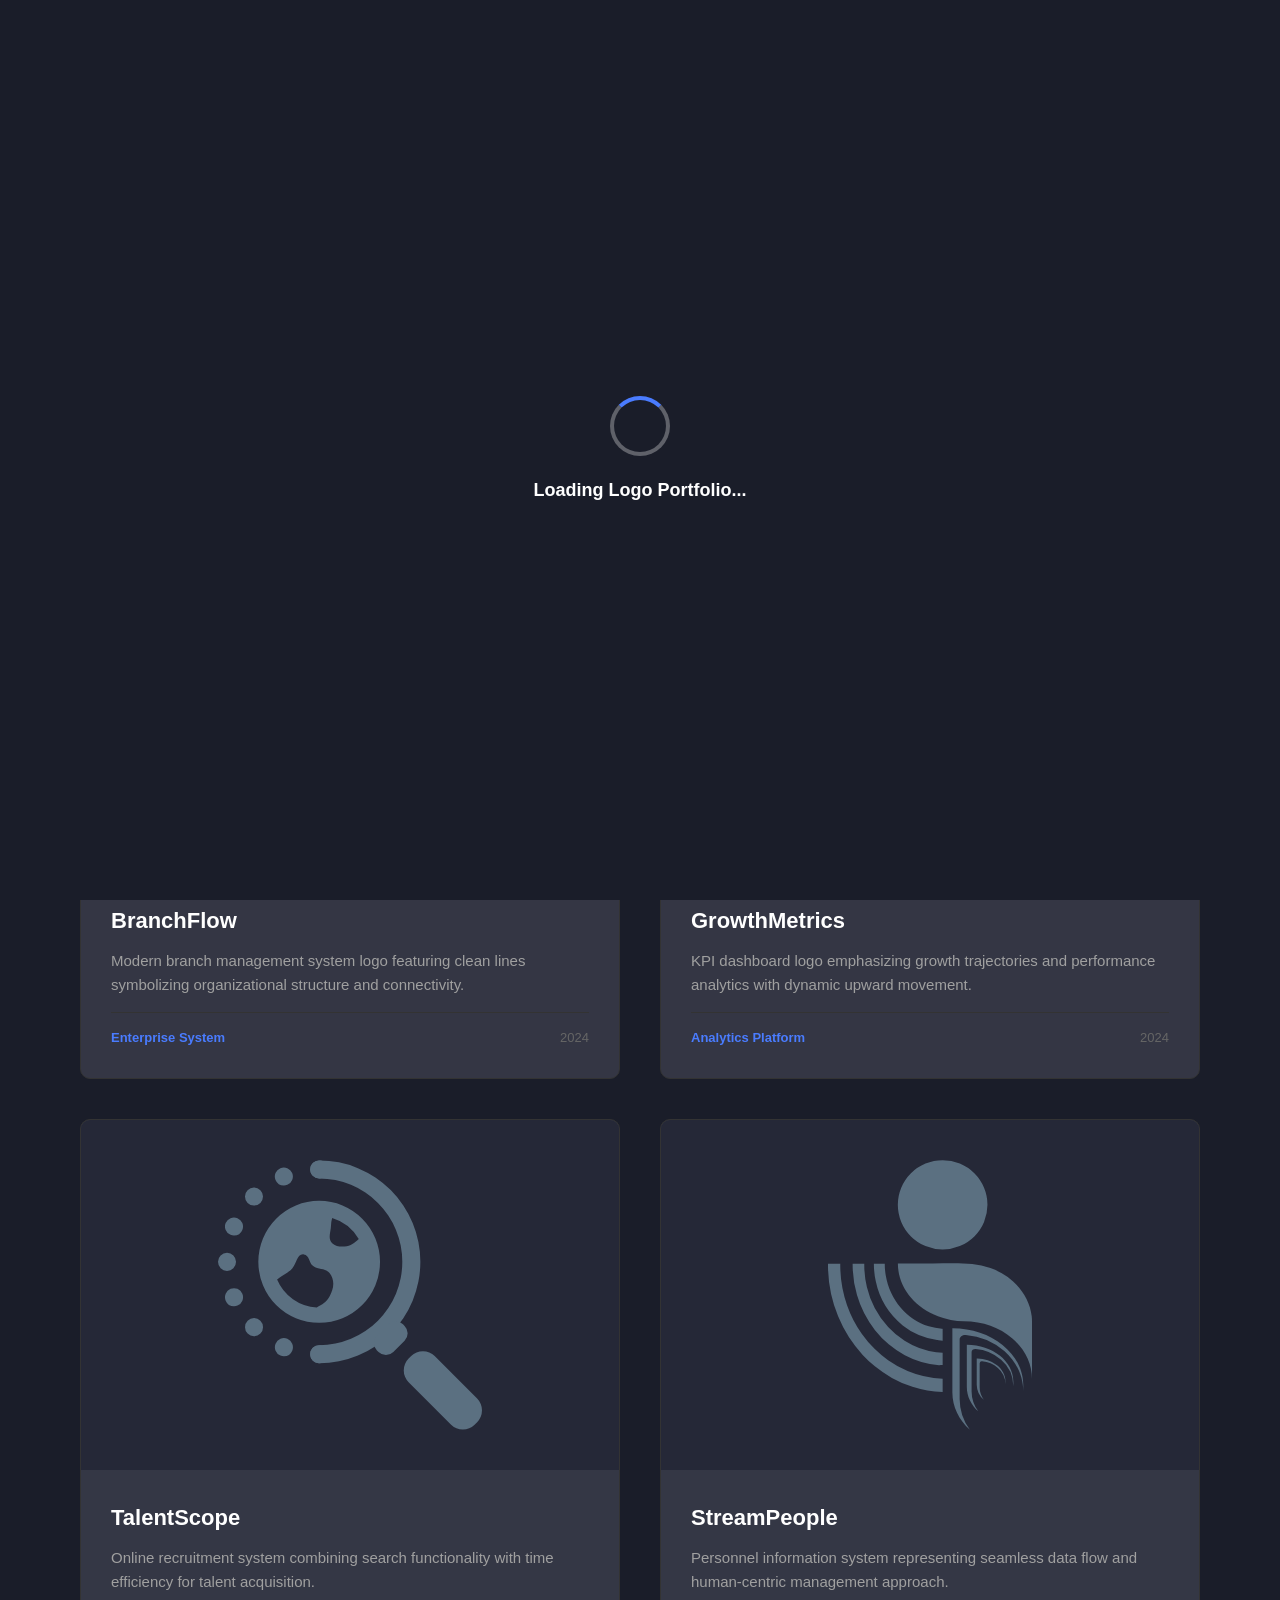
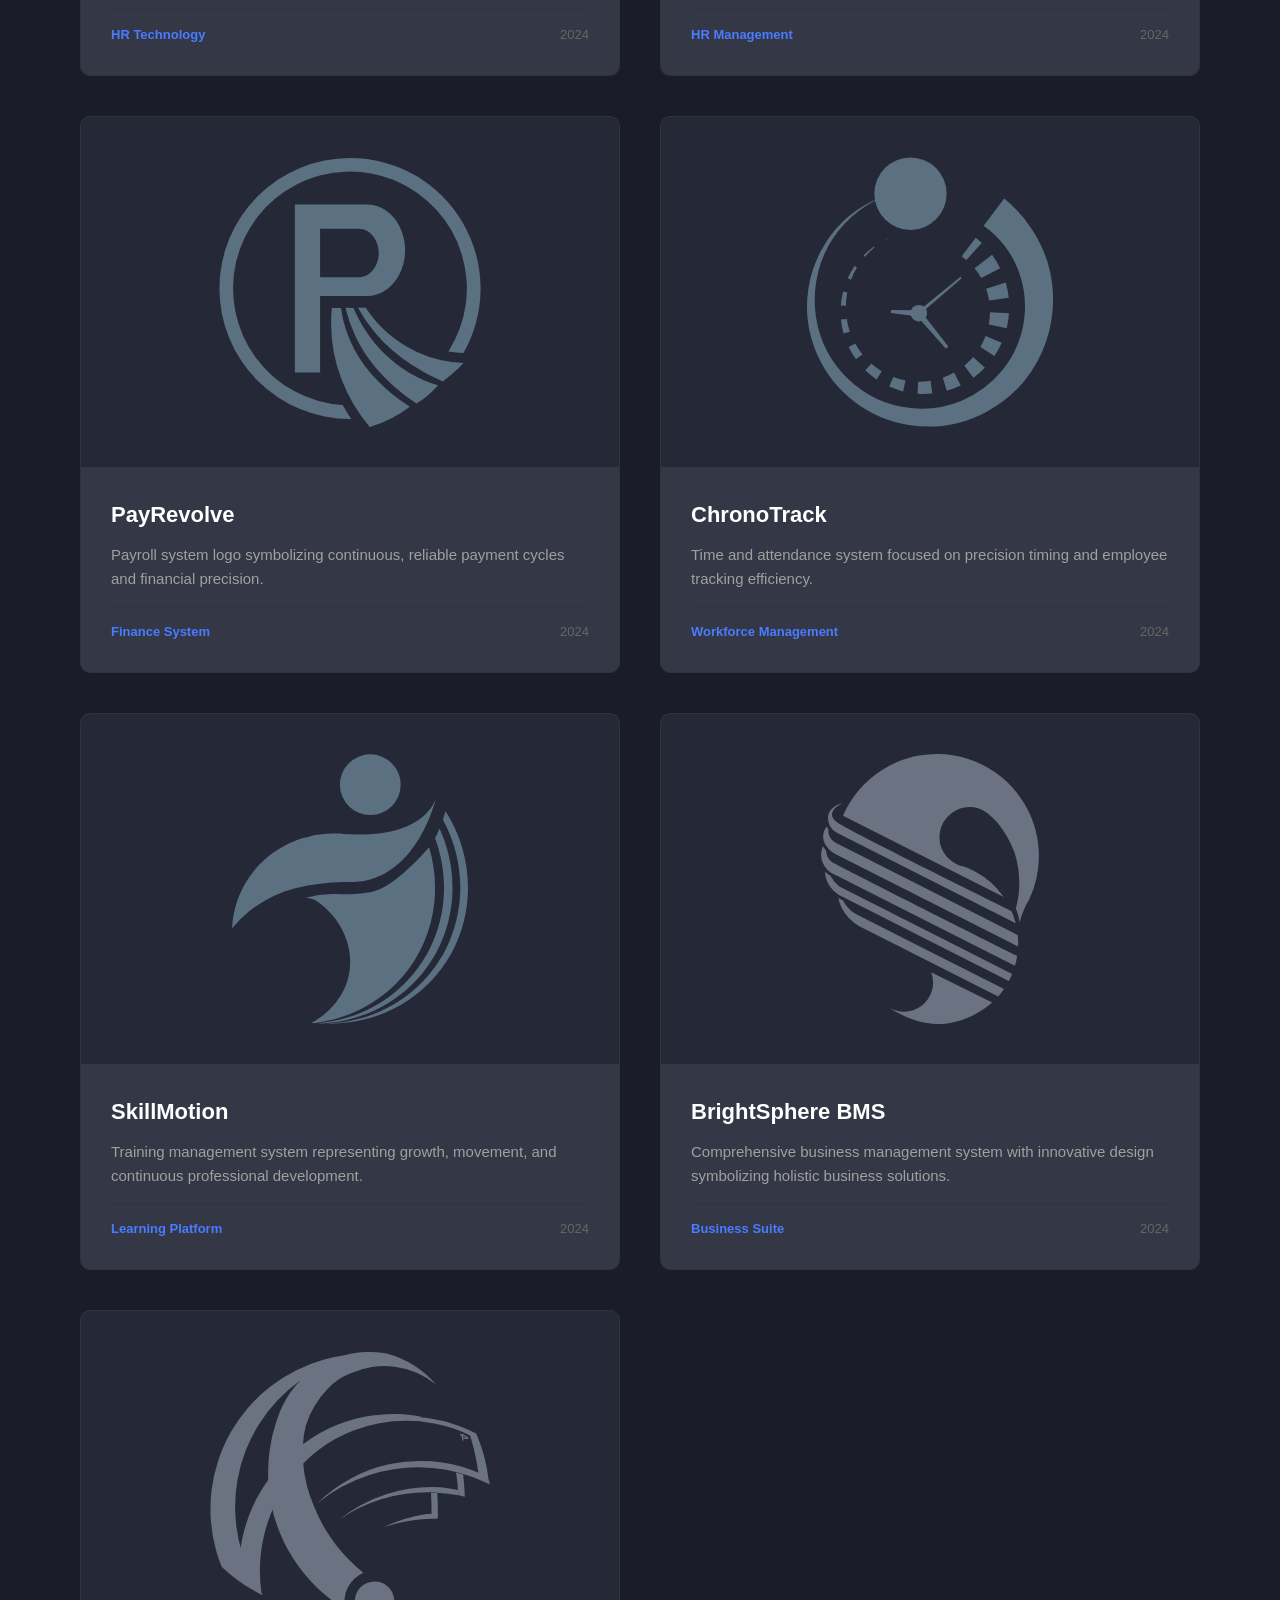
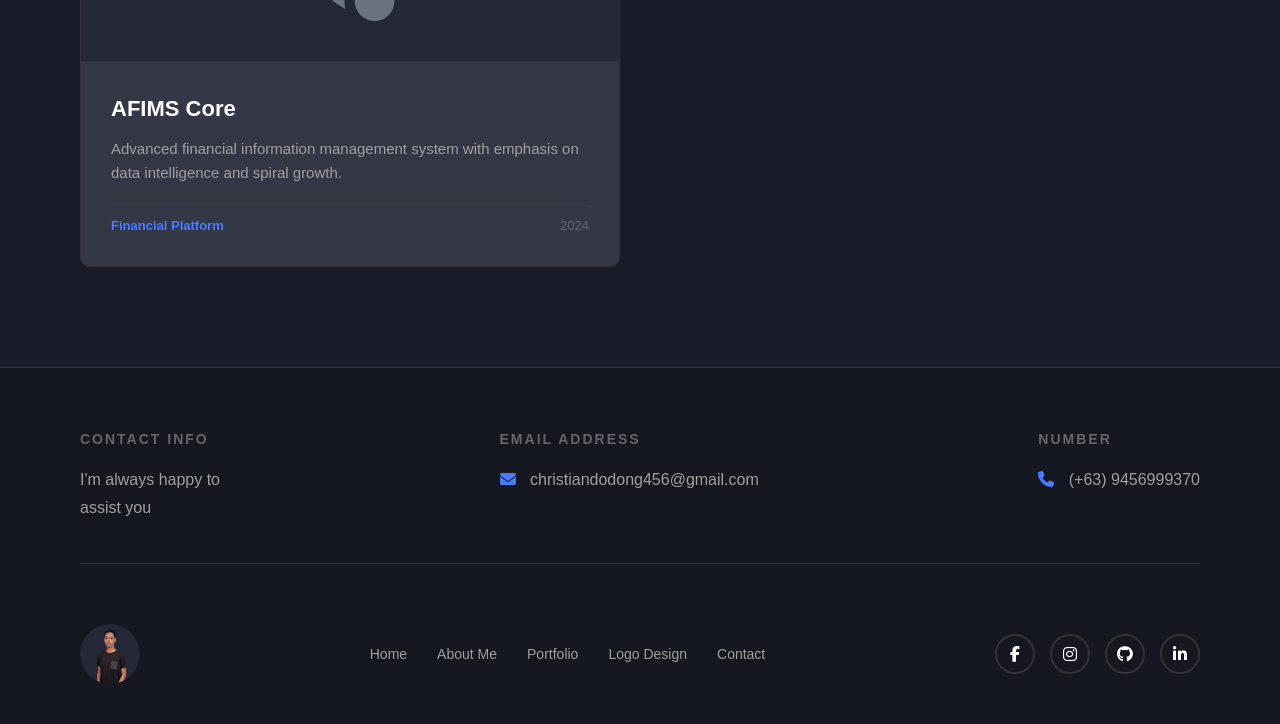
==== logos.html @ 0b2771f1 "update add logo portfolio" ====
<!DOCTYPE html>
<html lang="en">
<head>
    <meta charset="UTF-8">
    <meta name="viewport" content="width=device-width, initial-scale=1.0">
    <title>Logo Design Portfolio - Christian Mendoza</title>
    <link rel="stylesheet" href="https://cdnjs.cloudflare.com/ajax/libs/font-awesome/6.4.0/css/all.min.css">
    <link href="https://unpkg.com/aos@2.3.1/dist/aos.css" rel="stylesheet">
    <script src="https://unpkg.com/aos@2.3.1/dist/aos.js"></script>
    <link rel="stylesheet" href="css/style.css">
    <link rel="stylesheet" href="css/logos.css">
    <style>
      
    </style>
</head>
<body>
    <!-- Page Loader -->
    <div class="page-loader">
        <div class="loader-content">
            <div class="spinner"></div>
            <div class="loader-text">Loading Logo Portfolio...</div>
        </div>
    </div>

    <!-- Navigation -->
    <nav id="navbar">
        <div class="logo">MR. DONGPHETS</div>
        <ul class="nav-links">
            <li><a href="index.html#home">Home</a></li>
            <li><a href="index.html#about">About Me</a></li>
            <li><a href="projects.html">Portfolio</a></li>
            <li><a href="index.html#contact">Contact</a></li>
            <li><a href="files/mendoza_resume2.pdf" download class="resume-nav-link">
                <i class="fas fa-download"></i> Resume
            </a></li>
        </ul>
        <div class="nav-right">
            <div class="theme-toggle" id="themeToggle">
                <i class="fas fa-sun"></i>
            </div>
            <div class="hamburger">
                <span></span>
                <span></span>
                <span></span>
            </div>
        </div>
    </nav>

    <!-- Mobile Menu -->
    <div class="mobile-menu">
        <ul class="mobile-nav-links">
            <li><a href="index.html#home">Home</a></li>
            <li><a href="index.html#about">About Me</a></li>
            <li><a href="projects.html">Portfolio</a></li>

            <li><a href="index.html#contact">Contact</a></li>
            <li><a href="files/mendoza_resume2.pdf" download class="resume-nav-link">
                <i class="fas fa-download"></i> Resume
            </a></li>
        </ul>
        <div class="mobile-social">
            <a href="https://www.facebook.com/christiandodong.mendoza" target="_blank"><i class="fab fa-facebook-f"></i></a>
            <a href="https://www.linkedin.com/in/christian-mendoza-20bb97314/" target="_blank"><i class="fab fa-linkedin-in"></i></a>
            <a href="https://github.com/MrDongPhets" target="_blank"><i class="fab fa-github"></i></a>
            <a href="https://www.instagram.com/christdodong/" target="_blank"><i class="fab fa-instagram"></i></a>
        </div>
    </div>

    <!-- Hero Section -->
    <section class="logos-hero">
        <h2 data-aos="fade-up">BRAND IDENTITY</h2>
        <h1 data-aos="fade-up" data-aos-delay="200">Logo Design Portfolio</h1>
        <p data-aos="fade-up" data-aos-delay="400">Crafting memorable brand identities for enterprise systems. Each logo represents efficiency, innovation, and professional excellence in business management.</p>
    </section>

    <!-- Logos Grid -->
    <section class="logos-grid-section">
        <div class="logos-grid">
            <!-- Logo 1 -->
            <div class="logo-card" data-aos="fade-up" data-aos-delay="100">
                <div class="logo-image">
                    <img src="images/logos/BranchManagementSystem.svg" alt="Branch Management System">
                </div>
                <div class="logo-info">
                    <h3>BranchFlow</h3>
                    <p>Modern branch management system logo featuring clean lines symbolizing organizational structure and connectivity.</p>
                    <div class="logo-meta">
                        <span class="logo-category">Enterprise System</span>
                        <span class="logo-year">2024</span>
                    </div>
                </div>
            </div>

            <!-- Logo 2 -->
            <div class="logo-card" data-aos="fade-up" data-aos-delay="200">
                <div class="logo-image">
                    <img src="images/logos/KPI.svg" alt="KPI Dashboard">
                </div>
                <div class="logo-info">
                    <h3>GrowthMetrics</h3>
                    <p>KPI dashboard logo emphasizing growth trajectories and performance analytics with dynamic upward movement.</p>
                    <div class="logo-meta">
                        <span class="logo-category">Analytics Platform</span>
                        <span class="logo-year">2024</span>
                    </div>
                </div>
            </div>

            <!-- Logo 3 -->
            <div class="logo-card" data-aos="fade-up" data-aos-delay="300">
                <div class="logo-image">
                    <img src="images/logos/OnlineRecruitmentSystem.svg" alt="Recruitment System">
                </div>
                <div class="logo-info">
                    <h3>TalentScope</h3>
                    <p>Online recruitment system combining search functionality with time efficiency for talent acquisition.</p>
                    <div class="logo-meta">
                        <span class="logo-category">HR Technology</span>
                        <span class="logo-year">2024</span>
                    </div>
                </div>
            </div>

            <!-- Logo 4 -->
            <div class="logo-card" data-aos="fade-up" data-aos-delay="400">
                <div class="logo-image">
                    <img src="images/logos/PersonnelInformationSystem.svg" alt="Personnel System">
                </div>
                <div class="logo-info">
                    <h3>StreamPeople</h3>
                    <p>Personnel information system representing seamless data flow and human-centric management approach.</p>
                    <div class="logo-meta">
                        <span class="logo-category">HR Management</span>
                        <span class="logo-year">2024</span>
                    </div>
                </div>
            </div>

            <!-- Logo 5 -->
            <div class="logo-card" data-aos="fade-up" data-aos-delay="500">
                <div class="logo-image">
                    <img src="images/logos/RegularPayrollSystem.svg" alt="Payroll System">
                </div>
                <div class="logo-info">
                    <h3>PayRevolve</h3>
                    <p>Payroll system logo symbolizing continuous, reliable payment cycles and financial precision.</p>
                    <div class="logo-meta">
                        <span class="logo-category">Finance System</span>
                        <span class="logo-year">2024</span>
                    </div>
                </div>
            </div>

            <!-- Logo 6 -->
            <div class="logo-card" data-aos="fade-up" data-aos-delay="600">
                <div class="logo-image">
                    <img src="images/logos/TimeAndAttendanceSystem.svg" alt="Time Attendance">
                </div>
                <div class="logo-info">
                    <h3>ChronoTrack</h3>
                    <p>Time and attendance system focused on precision timing and employee tracking efficiency.</p>
                    <div class="logo-meta">
                        <span class="logo-category">Workforce Management</span>
                        <span class="logo-year">2024</span>
                    </div>
                </div>
            </div>

            <!-- Logo 7 -->
            <div class="logo-card" data-aos="fade-up" data-aos-delay="700">
                <div class="logo-image">
                    <img src="images/logos/TrainingManagementSystem.svg" alt="Training System">
                </div>
                <div class="logo-info">
                    <h3>SkillMotion</h3>
                    <p>Training management system representing growth, movement, and continuous professional development.</p>
                    <div class="logo-meta">
                        <span class="logo-category">Learning Platform</span>
                        <span class="logo-year">2024</span>
                    </div>
                </div>
            </div>

            <!-- Logo 8 -->
            <div class="logo-card" data-aos="fade-up" data-aos-delay="800">
                <div class="logo-image">
                    <img src="images/logos/BMS.svg" alt="Business Management System">
                </div>
                <div class="logo-info">
                    <h3>BrightSphere BMS</h3>
                    <p>Comprehensive business management system with innovative design symbolizing holistic business solutions.</p>
                    <div class="logo-meta">
                        <span class="logo-category">Business Suite</span>
                        <span class="logo-year">2024</span>
                    </div>
                </div>
            </div>

            <!-- Logo 9 -->
            <div class="logo-card" data-aos="fade-up" data-aos-delay="900">
                <div class="logo-image">
                    <img src="images/logos/AFIMS-new.svg" alt="Financial System">
                </div>
                <div class="logo-info">
                    <h3>AFIMS Core</h3>
                    <p>Advanced financial information management system with emphasis on data intelligence and spiral growth.</p>
                    <div class="logo-meta">
                        <span class="logo-category">Financial Platform</span>
                        <span class="logo-year">2024</span>
                    </div>
                </div>
            </div>
        </div>
    </section>

    <!-- Footer -->
    <footer>
        <div class="footer-content">
            <div class="footer-section">
                <h3>Contact Info</h3>
                <p>I'm always happy to<br>assist you</p>
            </div>
            <div class="footer-section">
                <h4>Email Address</h4>
                <p><i class="fas fa-envelope"></i> christiandodong456@gmail.com</p>
            </div>
            <div class="footer-section">
                <h4>Number</h4>
                <p><i class="fas fa-phone"></i> (+63) 9456999370</p>
            </div>
        </div>

        <div class="footer-bottom">
            <img src="images/me2.png" alt="Profile" class="footer-avatar">
            <div class="footer-links">
                <a href="index.html#home">Home</a>
                <a href="index.html#about">About Me</a>
                <a href="projects.html">Portfolio</a>
                <a href="logos.html">Logo Design</a>
                <a href="index.html#contact">Contact</a>
            </div>
            <div class="footer-social">
                <a href="https://www.facebook.com/christiandodong.mendoza" target="_blank"><i class="fab fa-facebook-f"></i></a>
                <a href="https://www.instagram.com/christdodong/" target="_blank"><i class="fab fa-instagram"></i></a>
                <a href="https://github.com/MrDongPhets" target="_blank"><i class="fab fa-github"></i></a>
                <a href="https://www.linkedin.com/in/christian-mendoza-20bb97314/" target="_blank"><i class="fab fa-linkedin-in"></i></a>
            </div>
        </div>
    </footer>

    <script src="https://code.jquery.com/jquery-3.6.0.min.js"></script>
    <script src="js/script.js"></script>
    <script>
        // Initialize AOS with mobile detection
        AOS.init({
            duration: 1000,
            once: false,
            mirror: false,
            offset: 50,
            easing: 'ease-in-out',
            disable: function() {
                return window.innerWidth < 768;
            }
        });

        // Refresh AOS on window resize
        window.addEventListener('resize', function() {
            AOS.refresh();
        });
    </script>
</body>
</html>
---- css/style.css ----
:root {
    /* Dark Mode Colors (Default) */
    --bg-primary: #1a1d29;
    --bg-secondary: #252837;
    --bg-tertiary: #151721;
    --text-primary: #ffffff;
    --text-secondary: #a0a0a0;
    --text-tertiary: #666666;
    --border-color: #333333;
    --accent-color: #4a7cff;
    --accent-hover: #3a6cef;
    --card-bg: #55586673;
    --card-hover: #2d3142;
}

body.light-mode {
    /* Light Mode Colors */
    --bg-primary: #ffffff;
    --bg-secondary: #f5f5f5;
    --bg-tertiary: #e8e8e8;
    --text-primary: #1a1d29;
    --text-secondary: #4a4a4a;
    --text-tertiary: #888888;
    --border-color: #d0d0d0;
    --accent-color: #4a7cff;
    --accent-hover: #3a6cef;
    --card-bg: #ffffff;
    --card-hover: #f0f0f0;
}

* {
    margin: 0;
    padding: 0;
    box-sizing: border-box;
}

body {
    font-family: 'Segoe UI', Tahoma, Geneva, Verdana, sans-serif;
    background-color: var(--bg-primary);
    color: var(--text-primary);
    line-height: 1.6;
    overflow-x: hidden;
    transition: background-color 0.3s ease, color 0.3s ease;
}

body.menu-open {
    overflow: hidden;
}

html {
    scroll-behavior: smooth;
}

a{
    text-decoration: none !important;
}

/* Navigation */
nav {
    display: flex;
    justify-content: space-between;
    align-items: center;
    padding: 30px 80px;
    position: fixed;
    width: 100%;
    top: 0;
    z-index: 1000;
    background-color: var(--bg-primary);
    backdrop-filter: blur(10px);
    transition: all 0.3s ease;
    box-shadow: 0 2px 10px rgba(0, 0, 0, 0.1);
}

body.light-mode nav {
    box-shadow: 0 2px 10px rgba(0, 0, 0, 0.05);
}

nav.scrolled {
    padding: 20px 80px;
    box-shadow: 0 2px 20px rgba(0, 0, 0, 0.15);
}

.logo {
    font-size: 14px;
    font-weight: 600;
    letter-spacing: 2px;
    z-index: 1001;
    color: var(--text-primary);
}

.nav-links {
    display: flex;
    gap: 40px;
    list-style: none;
}

.nav-links a {
    color: var(--text-primary);
    text-decoration: none;
    font-size: 14px;
    transition: color 0.3s;
    position: relative;
}

.nav-links a::after {
    content: '';
    position: absolute;
    bottom: -5px;
    left: 0;
    width: 0;
    height: 2px;
    background-color: var(--accent-color);
    transition: width 0.3s;
}

.nav-links a:hover::after {
    width: 100%;
}

.nav-links a:hover {
    color: var(--accent-color);
}

/* Nav Right Section */
.nav-right {
    display: flex;
    align-items: center;
    gap: 20px;
    z-index: 1001;
}

/* Theme Toggle */
.theme-toggle {
    width: 45px;
    height: 45px;
    border: 2px solid var(--border-color);
    border-radius: 50%;
    display: flex;
    align-items: center;
    justify-content: center;
    cursor: pointer;
    transition: all 0.3s ease;
}

.theme-toggle:hover {
    border-color: var(--accent-color);
    transform: rotate(180deg);
}

.theme-toggle i {
    font-size: 20px;
    color: var(--text-primary);
    transition: all 0.3s ease;
}

body.light-mode .theme-toggle i.fa-sun {
    display: none;
}

body.light-mode .theme-toggle i.fa-moon {
    display: block;
}

body:not(.light-mode) .theme-toggle i.fa-moon {
    display: none;
}

body:not(.light-mode) .theme-toggle i.fa-sun {
    display: block;
}

/* Hamburger Menu */
.hamburger {
    display: none;
    flex-direction: column;
    cursor: pointer;
    z-index: 1001;
    gap: 5px;
}

.hamburger span {
    width: 28px;
    height: 3px;
    background-color: var(--text-primary);
    transition: all 0.3s ease;
    border-radius: 3px;
}

.hamburger.active span:nth-child(1) {
    transform: rotate(45deg) translate(8px, 8px);
}

.hamburger.active span:nth-child(2) {
    opacity: 0;
}

.hamburger.active span:nth-child(3) {
    transform: rotate(-45deg) translate(7px, -7px);
}

/* Mobile Menu */
.mobile-menu {
    position: fixed;
    top: 0;
    right: -100%;
    width: 100%;
    height: 100vh;
    background-color: var(--bg-primary);
    z-index: 999;
    display: flex;
    flex-direction: column;
    justify-content: center;
    align-items: center;
    transition: right 0.4s ease;
}

.mobile-menu.active {
    right: 0;
}

.mobile-nav-links {
    list-style: none;
    text-align: center;
    margin-bottom: 50px;
}

.mobile-nav-links li {
    margin: 30px 0;
    opacity: 0;
    transform: translateX(50px);
    transition: all 0.3s ease;
}

.mobile-menu.active .mobile-nav-links li {
    opacity: 1;
    transform: translateX(0);
}

.mobile-menu.active .mobile-nav-links li:nth-child(1) {
    transition-delay: 0.1s;
}

.mobile-menu.active .mobile-nav-links li:nth-child(2) {
    transition-delay: 0.2s;
}

.mobile-menu.active .mobile-nav-links li:nth-child(3) {
    transition-delay: 0.3s;
}

.mobile-menu.active .mobile-nav-links li:nth-child(4) {
    transition-delay: 0.4s;
}

.mobile-nav-links a {
    color: var(--text-primary);
    text-decoration: none;
    font-size: 32px;
    font-weight: 600;
    transition: color 0.3s;
}

.mobile-nav-links a:hover {
    color: var(--accent-color);
}

.mobile-social {
    display: flex;
    gap: 25px;
    opacity: 0;
    transform: translateY(30px);
    transition: all 0.3s ease 0.5s;
}

.mobile-menu.active .mobile-social {
    opacity: 1;
    transform: translateY(0);
}

.mobile-social a {
    width: 50px;
    height: 50px;
    border: 2px solid var(--border-color);
    border-radius: 50%;
    display: flex;
    align-items: center;
    justify-content: center;
    color: var(--text-primary);
    font-size: 20px;
    transition: all 0.3s;
}

.mobile-social a:hover {
    border-color: var(--accent-color);
    color: var(--accent-color);
    transform: translateY(-5px);
}

/* Hero Section */
.hero {
    display: flex;
    align-items: center;
    justify-content: space-between;
    padding: 150px 80px 100px;
    max-width: 1400px;
    margin: 0 auto;
    gap: 60px;
}

.hero-content {
    flex: 1;
    max-width: 650px;
}

.hero h1 {
    font-size: 52px;
    line-height: 1.2;
    margin-bottom: 30px;
    font-weight: 700;
    color: var(--text-primary);
}

.hero p {
    color: var(--text-secondary);
    margin-bottom: 30px;
    line-height: 1.8;
    font-size: 16px;
}

.cta-button {
    display: inline-block;
    color: var(--accent-color);
    text-decoration: none;
    font-weight: 600;
    font-size: 16px;
    transition: transform 0.3s;
}

.cta-button:hover {
    transform: translateX(10px);
}

.cta-button i {
    margin-left: 10px;
}

.social-links {
    display: flex;
    gap: 20px;
    margin-top: 40px;
}

.social-links a {
    width: 45px;
    height: 45px;
    border: 2px solid var(--border-color);
    border-radius: 50%;
    display: flex;
    align-items: center;
    justify-content: center;
    color: var(--text-primary);
    transition: all 0.3s;
    text-decoration: none;
}

.social-links a:hover {
    border-color: var(--accent-color);
    color: var(--accent-color);
    transform: translateY(-5px);
}

.hero-image {

}

.hero-image img {
    width: 500px;
    height: 500px;
    object-fit: cover;
}

/* About Section */
.about {
    background: var(--bg-secondary);
}

.container{
    padding: 100px 80px;
    max-width: 1400px;
    margin: 0 auto;
}

.about-grid {
    display: flex;
    flex-direction: column;
    gap: 80px;
}

.about-item {
    display: flex;
    gap: 60px;
    align-items: center;
}

.about-item.reverse {
    flex-direction: row-reverse;
}

.about-image-1 {
    flex: 1;
}

.about-image-1 img {
    width: 100%;
    height: 700px;
    margin-top: -150px;
    object-fit: cover;
    border-radius: 10px;
    box-shadow: 0 10px 40px rgba(0, 0, 0, 0.1);
}

.about-image-2 {
    flex: 1;
}

.about-image-2 img {
    width: 100%;
    height: 700px;
    margin-top: -150px;
    object-fit: cover;
    border-radius: 10px;
    box-shadow: 0 10px 40px rgba(0, 0, 0, 0.1);
}

.about-content {
    flex: 1;
        margin-top: -100px;
}

.about-content h2 {
    font-size: 38px;
    margin-bottom: 25px;
    line-height: 1.3;
    color: var(--text-primary);
}

.about-content p {
    color: var(--text-secondary);
    line-height: 1.8;
    font-size: 16px;
}

/* Skills Section */
.skills {
    padding: 100px 80px;
    max-width: 1400px;
    margin: 0 auto;
}

.skills h2 {
    font-size: 42px;
    margin-bottom: 60px;
    color: var(--text-primary);
    border-bottom: var(--bg-secondary) solid 3px;
}

.skills-category {
    margin-bottom: 50px;
}

.skills-category h3 {
    color: var(--text-tertiary);
    font-size: 14px;
    text-transform: uppercase;
    letter-spacing: 2px;
    margin-bottom: 25px;
}

.skills-grid {
    display: grid;
    grid-template-columns: repeat(auto-fit, minmax(180px, 1fr));
    gap: 20px;
}

.skill-item {
    padding: 25px;
    border-radius: 8px;
    display: flex;
    align-items: center;
    gap: 15px;
    transition: all 0.3s;
}

body.light-mode .skill-item {
    box-shadow: 0 2px 10px rgba(0, 0, 0, 0.05);
}

.skill-item:hover {
    background-color: var(--card-hover);
    transform: translateY(-5px);
    box-shadow: 0 5px 20px rgba(74, 124, 255, 0.2);
}

.skill-item img {
    font-size: 28px;
    color: var(--accent-color);
    background: #1a1d29;
}

.skill-item i {
    font-size: 28px;
    color: white;
    background: #1a1d29;
}

.skill-item span {
    font-size: 16px;
    color: var(--text-primary);
}

/* Portfolio Section */
.portfolio {
background: var(--bg-secondary);
}

.portfolio-left{
        width: 100%;
}

.portfolio-header {
    margin-bottom: 60px;
}

.portfolio-header h2 {
    color: var(--text-tertiary);
    font-size: 14px;
    letter-spacing: 2px;
    margin-bottom: 15px;
}

.portfolio-header h3 {
    font-size: 42px;
    margin-bottom: 25px;
    line-height: 1.3;
    color: var(--text-primary);
}

.view-all {
    color: var(--accent-color);
    text-decoration: none;
    font-weight: 600;
    display: inline-block;
    transition: transform 0.3s;
}

.view-all:hover {
    transform: translateX(10px);
}

.view-all i {
    margin-left: 10px;
}

.portfolio-wrapper{
    display: flex;
    gap: 2rem;
}

.portfolio-grid {
    width: 100%;
}

.portfolio-item {
    background-color: var(--card-bg);
    border-radius: 10px;
    transition: transform 0.3s;
    border: 1px solid var(--border-color);
        overflow: hidden;
}

.portfolio-item-1{
    background-color: var(--card-bg);
    border-radius: 10px;
    transition: transform 0.3s;
    border: 1px solid var(--border-color);
    overflow: hidden;
    height: 100%;
}

body.light-mode .portfolio-item {
    box-shadow: 0 5px 20px rgba(0, 0, 0, 0.08);
}

.portfolio-item:hover {
    transform: translateY(-10px);
    box-shadow: 0 10px 30px rgba(74, 124, 255, 0.15);
    overflow: hidden;
}

.portfolio-item h4 {
    font-size: 22px;
    color: var(--text-primary);
}

.tags-item{
    padding: 20px;
}

.portfolio-images {
    gap: 15px;
    height: 100%;
}

.portfolio-item img {
    width: 100%;
    height: 100%;
    object-fit: cover;
    margin-bottom: -10px;
    border-radius: 8px;
}

.portfolio-item-1 img {
    width: 100%;
    height: 100%;
    object-fit: cover;
    margin-bottom: -10px;
    border-radius: 8px;
}

.portfolio-images img {
        height: 100%;
}

.portfolio-tags {
    display: flex;
    justify-content: end;
    margin-bottom: 2rem;
    flex-wrap: wrap;
    gap: 10px;
}

.portfolio-tags span {
    background-color: var(--bg-secondary);
    padding: 8px 16px;
    border-radius: 20px;
    font-size: 13px;
    color: var(--text-secondary);
    border: 1px solid var(--border-color);
}

/* Contact Section */
.contact {
    padding: 100px 80px;
    max-width: 1000px;
    margin: 0 auto;
    position: relative;
}

.contact-social {
    position: absolute;
    right: 80px;
    top: 100px;
    display: flex;
    flex-direction: column;
    gap: 15px;
}

.contact-social a {
    width: 45px;
    height: 45px;
    border: 2px solid var(--border-color);
    border-radius: 50%;
    display: flex;
    align-items: center;
    justify-content: center;
    color: var(--text-primary);
    transition: all 0.3s;
    text-decoration: none;
}

.contact-social a:hover {
    border-color: var(--accent-color);
    color: var(--accent-color);
    transform: translateY(-5px);
}

.contact h2 {
    font-size: 48px;
    margin-bottom: 60px;
    line-height: 1.3;
    color: var(--text-primary);
}

.contact-form {
    display: flex;
    flex-direction: column;
    gap: 20px;
}

.form-row {
    display: grid;
    grid-template-columns: repeat(2, 1fr);
    gap: 20px;
}

.contact-form input,
.contact-form textarea {
    background-color: transparent;
    border: none;
    border-bottom: 2px solid var(--border-color);
    padding: 15px 0;
    color: var(--text-primary);
    font-size: 16px;
    transition: border-color 0.3s;
}

.contact-form input:focus,
.contact-form textarea:focus {
    outline: none;
    border-bottom-color: var(--accent-color);
}

.contact-form input::placeholder,
.contact-form textarea::placeholder {
    color: var(--text-tertiary);
}

.contact-form textarea {
    resize: vertical;
}

.submit-btn {
    background-color: var(--accent-color);
    color: #ffffff;
    border: none;
    padding: 18px 40px;
    border-radius: 30px;
    font-size: 16px;
    font-weight: 600;
    cursor: pointer;
    align-self: flex-start;
    transition: all 0.3s;
}

.submit-btn:hover {
    background-color: var(--accent-hover);
    transform: translateY(-3px);
    box-shadow: 0 10px 25px rgba(74, 124, 255, 0.3);
}

.submit-btn i {
    margin-left: 10px;
}

/* Footer */
footer {
    background-color: var(--bg-tertiary);
    padding: 60px 80px 40px;
    border-top: 1px solid var(--border-color);
}

.footer-content {
    display: flex;
    justify-content: space-between;
    max-width: 1400px;
    margin: 0 auto 60px;
    padding-bottom: 40px;
    border-bottom: 1px solid var(--border-color);
}

.footer-section h3 {
    font-size: 14px;
    text-transform: uppercase;
    letter-spacing: 2px;
    color: var(--text-tertiary);
    margin-bottom: 15px;
}

.footer-section h4 {
    font-size: 14px;
    text-transform: uppercase;
    letter-spacing: 2px;
    color: var(--text-tertiary);
    margin-bottom: 15px;
}

.footer-section p {
    color: var(--text-secondary);
    line-height: 1.8;
}

.footer-section i {
    margin-right: 10px;
    color: var(--accent-color);
}

.footer-bottom {
    display: flex;
    justify-content: space-between;
    align-items: center;
    max-width: 1400px;
    margin: 0 auto;
}

.footer-avatar {
    width: 60px;
    height: 60px;
    border-radius: 50%;
    object-fit: cover;
}

.footer-links {
    display: flex;
    gap: 30px;
}

.footer-links a {
    color: var(--text-secondary);
    text-decoration: none;
    font-size: 14px;
    transition: color 0.3s;
}

.footer-links a:hover {
    color: var(--accent-color);
}

.footer-social {
    display: flex;
    gap: 15px;
}

.footer-social a {
    width: 40px;
    height: 40px;
    border: 2px solid var(--border-color);
    border-radius: 50%;
    display: flex;
    align-items: center;
    justify-content: center;
    color: var(--text-primary);
    transition: all 0.3s;
    text-decoration: none;
}

.footer-social a:hover {
    border-color: var(--accent-color);
    color: var(--accent-color);
    transform: translateY(-5px);
}

/* Responsive Design */
@media (max-width: 1024px) {
    nav,
    .hero,
    .about,
    .skills,
    .portfolio,
    .contact,
    footer {
        padding-left: 40px;
        padding-right: 40px;
    }

    .hero {
        flex-direction: column;
        text-align: center;
    }

    .hero-content {
        max-width: 100%;
    }

    .about-item {
        flex-direction: column !important;
    }

    .form-row {
        grid-template-columns: 1fr;
    }

    .contact-social {
        position: static;
        flex-direction: row;
        justify-content: center;
        margin-bottom: 40px;
    }

    .footer-content {
        flex-direction: column;
        gap: 30px;
    }

    .footer-bottom {
        flex-direction: column;
        gap: 30px;
    }
}

@media (max-width: 768px) {
    /* Show hamburger menu */
    .hamburger {
        display: flex;
    }

    /* Hide desktop navigation */
    .nav-links {
        display: none;
    }

    nav {
        padding: 20px 30px;
    }

    nav.scrolled {
        padding: 15px 30px;
    }

    .hero {
        padding: 120px 30px 80px;
    }

    .hero h1 {
        font-size: 36px;
    }

    .hero-image img {
        width: 100%;
        max-width: 350px;
        height: 400px;
    }

    .about,
    .skills,
    .portfolio,
    .contact {
        padding-left: 30px;
        padding-right: 30px;
    }

    .portfolio-wrapper{
        flex-wrap: wrap;
    }

    .about-image-2 img{
        margin-top: unset;
    }

    .about-image-1 img {
        margin-top: unset;
    }

    .about-content {
        margin-top: unset;
    }

    .container{
        padding: 50px 10px;
    }

    .about-content h2,
    .portfolio-header h3,
    .contact h2 {
        font-size: 32px;
    }

    .skills h2 {
        font-size: 32px;
    }

    .skills-grid {
        grid-template-columns: repeat(auto-fit, minmax(150px, 1fr));
    }

    .portfolio-grid {
        grid-template-columns: 1fr;
    }

    footer {
        padding: 60px 30px 40px;
    }
}

@media (max-width: 480px) {
    nav,
    .hero,
    .about,
    .skills,
    .portfolio,
    .contact,
    footer {
        padding-left: 20px;
        padding-right: 20px;
    }

    .hero h1 {
        font-size: 28px;
    }

    .mobile-nav-links a {
        font-size: 24px;
    }

    .contact h2 {
        font-size: 28px;
    }

    .footer-links {
        flex-direction: column;
        gap: 15px;
        text-align: center;
    }

    .skills-grid {
        grid-template-columns: 1fr;
    }
}

/* Resume Download Button - Add to your style.css */

/* Main Resume Button (for hero section) */
.resume-download {
    margin-top: 30px;
}

.resume-btn {
    display: inline-flex;
    align-items: center;
    gap: 10px;
    padding: 15px 35px;
    background: linear-gradient(135deg, #667eea 0%, #764ba2 100%);
    color: white;
    text-decoration: none;
    border-radius: 50px;
    font-weight: 600;
    font-size: 16px;
    transition: all 0.3s ease;
    box-shadow: 0 4px 15px rgba(102, 126, 234, 0.4);
}

.resume-btn:hover {
    transform: translateY(-3px);
    box-shadow: 0 6px 20px rgba(102, 126, 234, 0.6);
    background: linear-gradient(135deg, #764ba2 0%, #667eea 100%);
}

.resume-btn i {
    font-size: 18px;
    animation: bounce 2s infinite;
}

@keyframes bounce {
    0%, 100% {
        transform: translateY(0);
    }
    50% {
        transform: translateY(-5px);
    }
}

/* Navigation Resume Link (if you add to nav) */
.resume-nav-link {
    background: rgba(102, 126, 234, 0.1);
    padding: 8px 20px !important;
    border-radius: 25px;
    transition: all 0.3s ease;
}

.resume-nav-link:hover {
    background: rgba(102, 126, 234, 0.2);
    transform: scale(1.05);
}

/* Floating Resume Button (bottom right corner) */
.floating-resume-btn {
    position: fixed;
    bottom: 30px;
    right: 30px;
    z-index: 999;
}

.floating-resume-btn a {
    display: flex;
    align-items: center;
    justify-content: center;
    width: 60px;
    height: 60px;
    background: linear-gradient(135deg, #667eea 0%, #764ba2 100%);
    color: white;
    border-radius: 50%;
    text-decoration: none;
    font-size: 24px;
    box-shadow: 0 4px 20px rgba(102, 126, 234, 0.5);
    transition: all 0.3s ease;
    animation: pulse 2s infinite;
}

.floating-resume-btn a:hover {
    transform: scale(1.1);
    box-shadow: 0 6px 25px rgba(102, 126, 234, 0.7);
}

@keyframes pulse {
    0%, 100% {
        box-shadow: 0 4px 20px rgba(102, 126, 234, 0.5);
    }
    50% {
        box-shadow: 0 4px 30px rgba(102, 126, 234, 0.8);
    }
}

/* Dark mode support */
body.dark-mode .resume-btn,
body.dark-mode .floating-resume-btn a {
    box-shadow: 0 4px 15px rgba(102, 126, 234, 0.3);
}

body.dark-mode .resume-btn:hover,
body.dark-mode .floating-resume-btn a:hover {
    box-shadow: 0 6px 20px rgba(102, 126, 234, 0.5);
}

/* Responsive Design */
@media (max-width: 768px) {
    .resume-btn {
        padding: 12px 25px;
        font-size: 14px;
    }
    
    .floating-resume-btn {
        bottom: 20px;
        right: 20px;
    }
    
    .floating-resume-btn a {
        width: 50px;
        height: 50px;
        font-size: 20px;
    }
}

/* ===== PAGE LOADER ===== */
.page-loader {
    position: fixed;
    top: 0;
    left: 0;
    width: 100%;
    height: 100%;
    background: var(--bg-primary);
    display: flex;
    align-items: center;
    justify-content: center;
    z-index: 99999;
    transition: opacity 0.5s, visibility 0.5s;
}

.page-loader.hide {
    opacity: 0;
    visibility: hidden;
}

.loader-content {
    text-align: center;
    color: white;
}

.spinner {
    width: 60px;
    height: 60px;
    border: 4px solid rgba(255, 255, 255, 0.3);
    border-top-color: white;
    border-radius: 50%;
    animation: spin 1s linear infinite;
    margin: 0 auto 20px;
}

@keyframes spin {
    to { transform: rotate(360deg); }
}

.loader-text {
    font-size: 18px;
    font-weight: 600;
    animation: pulse 1.5s ease-in-out infinite;
}

@keyframes pulse {
    0%, 100% { opacity: 1; }
    50% { opacity: 0.5; }
}

/* ===== SMOOTH SCROLLING ===== */
html {
    scroll-behavior: smooth;
}

/* ===== NAVBAR ANIMATIONS ===== */
#navbar {
    animation: slideDown 0.5s ease-out;
}

@keyframes slideDown {
    from {
        transform: translateY(-100%);
        opacity: 0;
    }
    to {
        transform: translateY(0);
        opacity: 1;
    }
}

.nav-links a {
    position: relative;
    transition: all 0.3s ease;
}

.nav-links a::before {
    content: '';
    position: absolute;
    bottom: -5px;
    left: 0;
    width: 0;
    height: 2px;
    background: #667eea;
    transition: width 0.3s ease;
}

.nav-links a:hover::before {
    width: 100%;
}

.nav-links a:hover {
    transform: translateY(-2px);
}

/* ===== BUTTON HOVER EFFECTS ===== */
.cta-button, .submit-btn, .view-all {
    position: relative;
    transition: all 0.3s ease;
}


.cta-button:hover::before, .submit-btn:hover::before, .view-all:hover::before {
    width: 300px;
    height: 300px;
}

.cta-button:hover, .submit-btn:hover, .view-all:hover {
    transform: translateY(-3px);

}

.cta-button i, .submit-btn i, .view-all i {
    transition: transform 0.3s ease;
}

.cta-button:hover i, .submit-btn:hover i, .view-all:hover i {
    transform: translateX(5px);
}

/* ===== SOCIAL LINKS ANIMATIONS ===== */
.social-links a, .contact-social a, .footer-social a {
    transition: all 0.3s ease;
    position: relative;
}

.social-links a::after, .contact-social a::after, .footer-social a::after {
    content: '';
    position: absolute;
    bottom: -5px;
    left: 50%;
    width: 0;
    height: 2px;
    background: currentColor;
    transform: translateX(-50%);
    transition: width 0.3s ease;
}

.social-links a:hover, .contact-social a:hover, .footer-social a:hover {
    transform: translateY(-5px) scale(1.1);
    color: #667eea;
}

.social-links a:hover::after, .contact-social a:hover::after, .footer-social a:hover::after {
    width: 100%;
}

/* ===== SKILL ITEMS HOVER ===== */
.skill-item {
    transition: all 0.3s ease;
    cursor: pointer;
    position: relative;
}

.skill-item::before {
    content: '';
    position: absolute;
    top: 0;
    left: 0;
    width: 100%;
    height: 100%;
    background: linear-gradient(135deg, rgba(102, 126, 234, 0.1), rgba(118, 75, 162, 0.1));
    border-radius: 10px;
    opacity: 0;
    transition: opacity 0.3s ease;
}

.skill-item:hover {
    transform: translateY(-10px) scale(1.05);
    box-shadow: 0 10px 30px rgba(102, 126, 234, 0.3);
}

.skill-item:hover::before {
    opacity: 1;
}

.skill-item img, .skill-item i {
    transition: transform 0.3s ease;
}

.skill-item:hover img, .skill-item:hover i {
    transform: scale(1.2) rotate(5deg);
}


/* ===== THEME TOGGLE ANIMATION ===== */
#themeToggle {
    transition: all 0.3s ease;
}

#themeToggle:hover {
    transform: rotate(20deg) scale(1.1);
}

#themeToggle i {
    transition: transform 0.3s ease;
}

body.dark-mode #themeToggle i {
    transform: rotate(180deg);
}

/* ===== TAGS ANIMATION ===== */
.portfolio-tags span {
    transition: all 0.3s ease;
    cursor: pointer;
}

.portfolio-tags span:hover {
    transform: translateY(-3px);
    box-shadow: 0 5px 15px rgba(102, 126, 234, 0.3);
    background: #667eea;
    color: white;
}

/* ===== FOOTER AVATAR ===== */
.footer-avatar {
    transition: all 0.3s ease;
}

.footer-avatar:hover {
    transform: scale(1.1) rotate(5deg);
    box-shadow: 0 10px 30px rgba(102, 126, 234, 0.4);
}

/* ===== SCROLL TO TOP BUTTON (Optional) ===== */
.scroll-to-top {
    position: fixed;
    bottom: 30px;
    right: 30px;
    width: 50px;
    height: 50px;
    background: var(--accent-color);
    color: white;
    border: none;
    border-radius: 50%;
    font-size: 20px;
    cursor: pointer;
    opacity: 0;
    visibility: hidden;
    transition: all 0.3s ease;
    z-index: 999;
    display: flex;
    align-items: center;
    justify-content: center;
}

.scroll-to-top.show {
    opacity: 1;
    visibility: visible;
}

.scroll-to-top:hover {
    transform: translateY(-5px);
    box-shadow: 0 10px 25px rgba(102, 126, 234, 0.5);
}

/* ===== PARALLAX EFFECT (Optional) ===== */
.hero, .about, .portfolio {
    position: relative;
}

/* ===== TYPING ANIMATION FOR HERO TEXT (Optional) ===== */
@keyframes typing {
    from { width: 0; }
    to { width: 100%; }
}

@keyframes blink {
    50% { border-color: transparent; }
}

/* ===== FLOATING ANIMATION ===== */
@keyframes float {
    0%, 100% { transform: translateY(0); }
    50% { transform: translateY(-20px); }
}

.hero-image img {
    animation: float 3s ease-in-out infinite;
}

/* ===== RESPONSIVE ANIMATIONS ===== */
@media (max-width: 768px) {
    .skill-item:hover {
        transform: translateY(-5px) scale(1.02);
    }
    
    .portfolio-item:hover, .portfolio-item-1:hover {
        transform: translateY(-5px);
    }
}


/* ===== DISABLE HOVER EFFECTS ON MOBILE/TABLET ===== */
@media (max-width: 768px) {
    
    /* Disable all transform animations */
    .skill-item:hover,
    .portfolio-item:hover,
    .portfolio-item-1:hover,
    .social-links a:hover,
    .contact-social a:hover,
    .footer-social a:hover,
    .cta-button:hover,
    .submit-btn:hover,
    .view-all:hover {
        transform: none !important;
    }
    
    /* Keep images static on mobile */
    .portfolio-item:hover img,
    .portfolio-item-1:hover img,
    .about-image-1:hover img,
    .about-image-2:hover img,
    .hero-image:hover img {
        transform: none !important;
    }
    
    /* Remove floating animation on mobile */
    .hero-image img {
        animation: none !important;
    }
    
    /* Disable parallax on mobile */
    .hero-image,
    .about-image-1,
    .about-image-2 {
        transform: none !important;
    }
    
    /* Simplify button effects */
    .cta-button::before,
    .submit-btn::before,
    .view-all::before {
        display: none;
    }
    
    /* Remove scale effects */
    .skill-item:hover img,
    .skill-item:hover i {
        transform: none !important;
    }
    
    /* Disable skill item before pseudo element */
    .skill-item::before {
        display: none;
    }
    
    /* Static social icons on mobile */
    .social-links a::after,
    .contact-social a::after,
    .footer-social a::after {
        display: none;
    }
    
    /* Disable theme toggle rotation */
    #themeToggle:hover {
        transform: none !important;
    }
    
    /* Remove box shadow animations */
    .skill-item:hover,
    .portfolio-item:hover,
    .portfolio-item-1:hover {
        box-shadow: none !important;
    }
    
    /* Ensure content is always visible */
    .about-item,
    .skill-item,
    .portfolio-item,
    .portfolio-item-1 {
        opacity: 1 !important;
        transform: none !important;
    }
    
    /* Disable scroll to top button on mobile */
    .scroll-to-top {
        display: none !important;
    }
    
    /* Disable mouse trail on mobile */
    .mouse-trail {
        display: none !important;
    }
    
    /* Make portfolio overlay always visible on mobile (tap to view) */
    .portfolio-overlay {
        display: none;
    }
    
    /* Keep navigation underline static */
    .nav-links a::before {
        display: none;
    }
    
    /* Static footer avatar */
    .footer-avatar:hover {
        transform: none !important;
        box-shadow: none !important;
    }
    
    /* Remove portfolio tags animation */
    .portfolio-tags span:hover {
        transform: none !important;
        box-shadow: none !important;
    }
}

/* ===== MOBILE-SPECIFIC IMPROVEMENTS ===== */
@media (max-width: 768px) {
    
    /* Ensure text is readable */
    body {
        font-size: 16px;
    }
    
    /* Better spacing for mobile */
    section {
        padding: 40px 20px;
    }
    
    /* Simpler transitions */
    * {
        transition-duration: 0.2s !important;
    }
    
    /* Disable complex animations */
    @keyframes float,
    @keyframes bounce,
    @keyframes pulse,
    @keyframes trailFade {
        0%, 100% { transform: none; opacity: 1; }
    }
}

/* ===== TABLET-SPECIFIC ===== */
@media (min-width: 769px) and (max-width: 1024px) {
    
    /* Subtle hover effects for tablet */
    .skill-item:hover,
    .portfolio-item:hover,
    .portfolio-item-1:hover {
        transform: translateY(-5px) !important;
    }
    
    /* Keep some interactivity but simplified */
    .cta-button:hover,
    .submit-btn:hover {
        transform: translateY(-2px) !important;
    }
}

/* Logo Showcase Section */
.logo-showcase {
    padding: 100px 80px;
    max-width: 1400px;
    margin: 0 auto;
    background: var(--bg-primary);
}

.logo-showcase-container {
    width: 100%;
}

.logo-showcase-header {
    text-align: center;
    margin-bottom: 60px;
}

.logo-showcase-header h2 {
    color: var(--text-tertiary);
    font-size: 14px;
    letter-spacing: 2px;
    margin-bottom: 15px;
    text-transform: uppercase;
}

.logo-showcase-header h3 {
    font-size: 42px;
    margin-bottom: 20px;
    line-height: 1.3;
    color: var(--text-primary);
}

.logo-showcase-header p {
    color: var(--text-secondary);
    max-width: 700px;
    margin: 0 auto;
    line-height: 1.8;
    font-size: 16px;
}

.logo-preview-grid {
    display: grid;
    grid-template-columns: repeat(auto-fit, minmax(200px, 1fr));
    gap: 30px;
    margin-bottom: 60px;
}

.logo-preview-item {
    background: var(--card-bg);
    border-radius: 10px;
    overflow: hidden;
    border: 1px solid var(--border-color);
    transition: all 0.4s ease;
    cursor: pointer;
}

body.light-mode .logo-preview-item {
    box-shadow: 0 5px 20px rgba(0, 0, 0, 0.08);
}

.logo-preview-item:hover {
    transform: translateY(-10px);
    box-shadow: 0 15px 40px rgba(74, 124, 255, 0.2);
}

.logo-preview-image {
    height: 200px;
    background: var(--bg-secondary);
    display: flex;
    align-items: center;
    justify-content: center;
    padding: 30px;
    overflow: hidden;
}

.logo-preview-image img {
    max-width: 100%;
    max-height: 100%;
    object-fit: contain;
    transition: transform 0.5s ease;
}

.logo-preview-item:hover .logo-preview-image img {
    transform: scale(1.15);
}

.logo-preview-info {
    padding: 20px;
    text-align: center;
}

.logo-preview-info h4 {
    font-size: 16px;
    color: var(--text-primary);
    margin-bottom: 5px;
}

.logo-preview-info span {
    font-size: 13px;
    color: var(--accent-color);
    font-weight: 600;
}

.logo-cta {
    text-align: center;
    padding-top: 40px;
    border-top: 1px solid var(--border-color);
}

.logo-cta-button {
    display: inline-flex;
    align-items: center;
    gap: 12px;
    padding: 18px 40px;
    background: linear-gradient(135deg, var(--accent-color) 0%, var(--accent-hover) 100%);
    color: #ffffff;
    text-decoration: none;
    border-radius: 50px;
    font-weight: 600;
    font-size: 16px;
    transition: all 0.3s ease;
    box-shadow: 0 4px 15px rgba(74, 124, 255, 0.4);
    margin-bottom: 15px;
}

.logo-cta-button:hover {
    transform: translateY(-3px);
    box-shadow: 0 8px 25px rgba(74, 124, 255, 0.5);
}

.logo-cta-button i {
    transition: transform 0.3s ease;
}

.logo-cta-button:hover i {
    transform: translateX(5px);
}

.logo-cta-text {
    color: var(--text-secondary);
    font-size: 14px;
    margin-top: 15px;
}

/* Responsive Design */
@media (max-width: 1024px) {
    .logo-showcase {
        padding: 80px 40px;
    }

    .logo-preview-grid {
        grid-template-columns: repeat(auto-fit, minmax(180px, 1fr));
        gap: 25px;
    }
}

@media (max-width: 768px) {
    .logo-showcase {
        padding: 60px 30px;
    }

    .logo-showcase-header h3 {
        font-size: 32px;
    }

    .logo-preview-grid {
        grid-template-columns: repeat(2, 1fr);
        gap: 20px;
    }

    .logo-preview-image {
        height: 160px;
        padding: 20px;
    }

    .logo-cta-button {
        padding: 15px 30px;
        font-size: 15px;
    }
}

@media (max-width: 480px) {
    .logo-showcase {
        padding: 50px 20px;
    }

    .logo-showcase-header h3 {
        font-size: 28px;
    }

    .logo-preview-grid {
        grid-template-columns: 1fr;
        gap: 20px;
    }

    .logo-preview-image {
        height: 180px;
    }

    .logo-cta-button {
        width: 100%;
        justify-content: center;
    }
}

/* Disable hover effects on mobile/tablet */
@media (max-width: 768px) {
    .logo-preview-item:hover {
        transform: none !important;
        box-shadow: none !important;
    }

    .logo-preview-item:hover .logo-preview-image img {
        transform: none !important;
    }

    .logo-cta-button:hover {
        transform: translateY(-1px) !important;
    }
}
---- css/logos.css ----
/* Page Loader */
.page-loader {
    position: fixed;
    top: 0;
    left: 0;
    width: 100%;
    height: 100%;
    background: var(--bg-primary);
    display: flex;
    align-items: center;
    justify-content: center;
    z-index: 99999;
    transition: opacity 0.5s, visibility 0.5s;
}

.page-loader.hide {
    opacity: 0;
    visibility: hidden;
}

.loader-content {
    text-align: center;
}

.spinner {
    width: 60px;
    height: 60px;
    border: 4px solid rgba(255, 255, 255, 0.3);
    border-top-color: var(--accent-color);
    border-radius: 50%;
    animation: spin 1s linear infinite;
    margin: 0 auto 20px;
}

@keyframes spin {
    to { transform: rotate(360deg); }
}

.loader-text {
    font-size: 18px;
    font-weight: 600;
    color: var(--text-primary);
    animation: pulse 1.5s ease-in-out infinite;
}

@keyframes pulse {
    0%, 100% { opacity: 1; }
    50% { opacity: 0.5; }
}

/* Logo Page Styles */
.logos-hero {
    padding: 180px 80px 80px;
    max-width: 1400px;
    margin: 0 auto;
    text-align: center;
}

.logos-hero h2 {
    color: var(--text-tertiary);
    font-size: 14px;
    letter-spacing: 2px;
    margin-bottom: 15px;
    text-transform: uppercase;
}

.logos-hero h1 {
    font-size: 52px;
    line-height: 1.2;
    margin-bottom: 25px;
    font-weight: 700;
    color: var(--text-primary);
}

.logos-hero p {
    color: var(--text-secondary);
    max-width: 700px;
    margin: 0 auto;
    line-height: 1.8;
    font-size: 16px;
}

.logos-grid-section {
    padding: 80px 80px 100px;
    max-width: 1400px;
    margin: 0 auto;
}

.logos-grid {
    display: grid;
    grid-template-columns: repeat(auto-fill, minmax(350px, 1fr));
    gap: 40px;
}

.logo-card {
    background: var(--card-bg);
    border-radius: 10px;
    overflow: hidden;
    border: 1px solid var(--border-color);
    transition: all 0.4s ease;
}

body.light-mode .logo-card {
    box-shadow: 0 5px 20px rgba(0, 0, 0, 0.08);
}

.logo-card:hover {
    transform: translateY(-10px);
    box-shadow: 0 15px 40px rgba(74, 124, 255, 0.2);
}

.logo-image {
    height: 350px;
    background: var(--bg-secondary);
    display: flex;
    align-items: center;
    justify-content: center;
    padding: 40px;
    position: relative;
    overflow: hidden;
}

.logo-image img {
    max-width: 100%;
    max-height: 100%;
    object-fit: contain;
    transition: transform 0.5s ease;
}

.logo-card:hover .logo-image img {
    transform: scale(1.1);
}

.logo-info {
    padding: 30px;
}

.logo-info h3 {
    font-size: 22px;
    color: var(--text-primary);
    margin-bottom: 10px;
}

.logo-info p {
    color: var(--text-secondary);
    line-height: 1.6;
    margin-bottom: 15px;
    font-size: 15px;
}

.logo-meta {
    display: flex;
    justify-content: space-between;
    align-items: center;
    padding-top: 15px;
    border-top: 1px solid var(--border-color);
}

.logo-category {
    font-size: 13px;
    color: var(--accent-color);
    font-weight: 600;
}

.logo-year {
    font-size: 13px;
    color: var(--text-tertiary);
}

@media (max-width: 1024px) {
    .logos-hero,
    .logos-grid-section {
        padding-left: 40px;
        padding-right: 40px;
    }

    .logos-grid {
        grid-template-columns: repeat(auto-fill, minmax(280px, 1fr));
        gap: 30px;
    }
}

@media (max-width: 768px) {
    .logos-hero {
        padding: 120px 30px 60px;
    }

    .logos-hero h1 {
        font-size: 36px;
    }

    .logos-grid-section {
        padding-left: 30px;
        padding-right: 30px;
    }

    .logos-grid {
        grid-template-columns: 1fr;
        gap: 30px;
    }

    .logo-image {
        height: 280px;
    }

    /* Disable hover effects on mobile */
    .logo-card:hover {
        transform: none !important;
        box-shadow: none !important;
    }

    .logo-card:hover .logo-image img {
        transform: none !important;
    }
}

@media (max-width: 480px) {
    .logos-hero,
    .logos-grid-section {
        padding-left: 20px;
        padding-right: 20px;
    }

    .logos-hero h1 {
        font-size: 28px;
    }

    .logo-info h3 {
        font-size: 18px;
    }
}
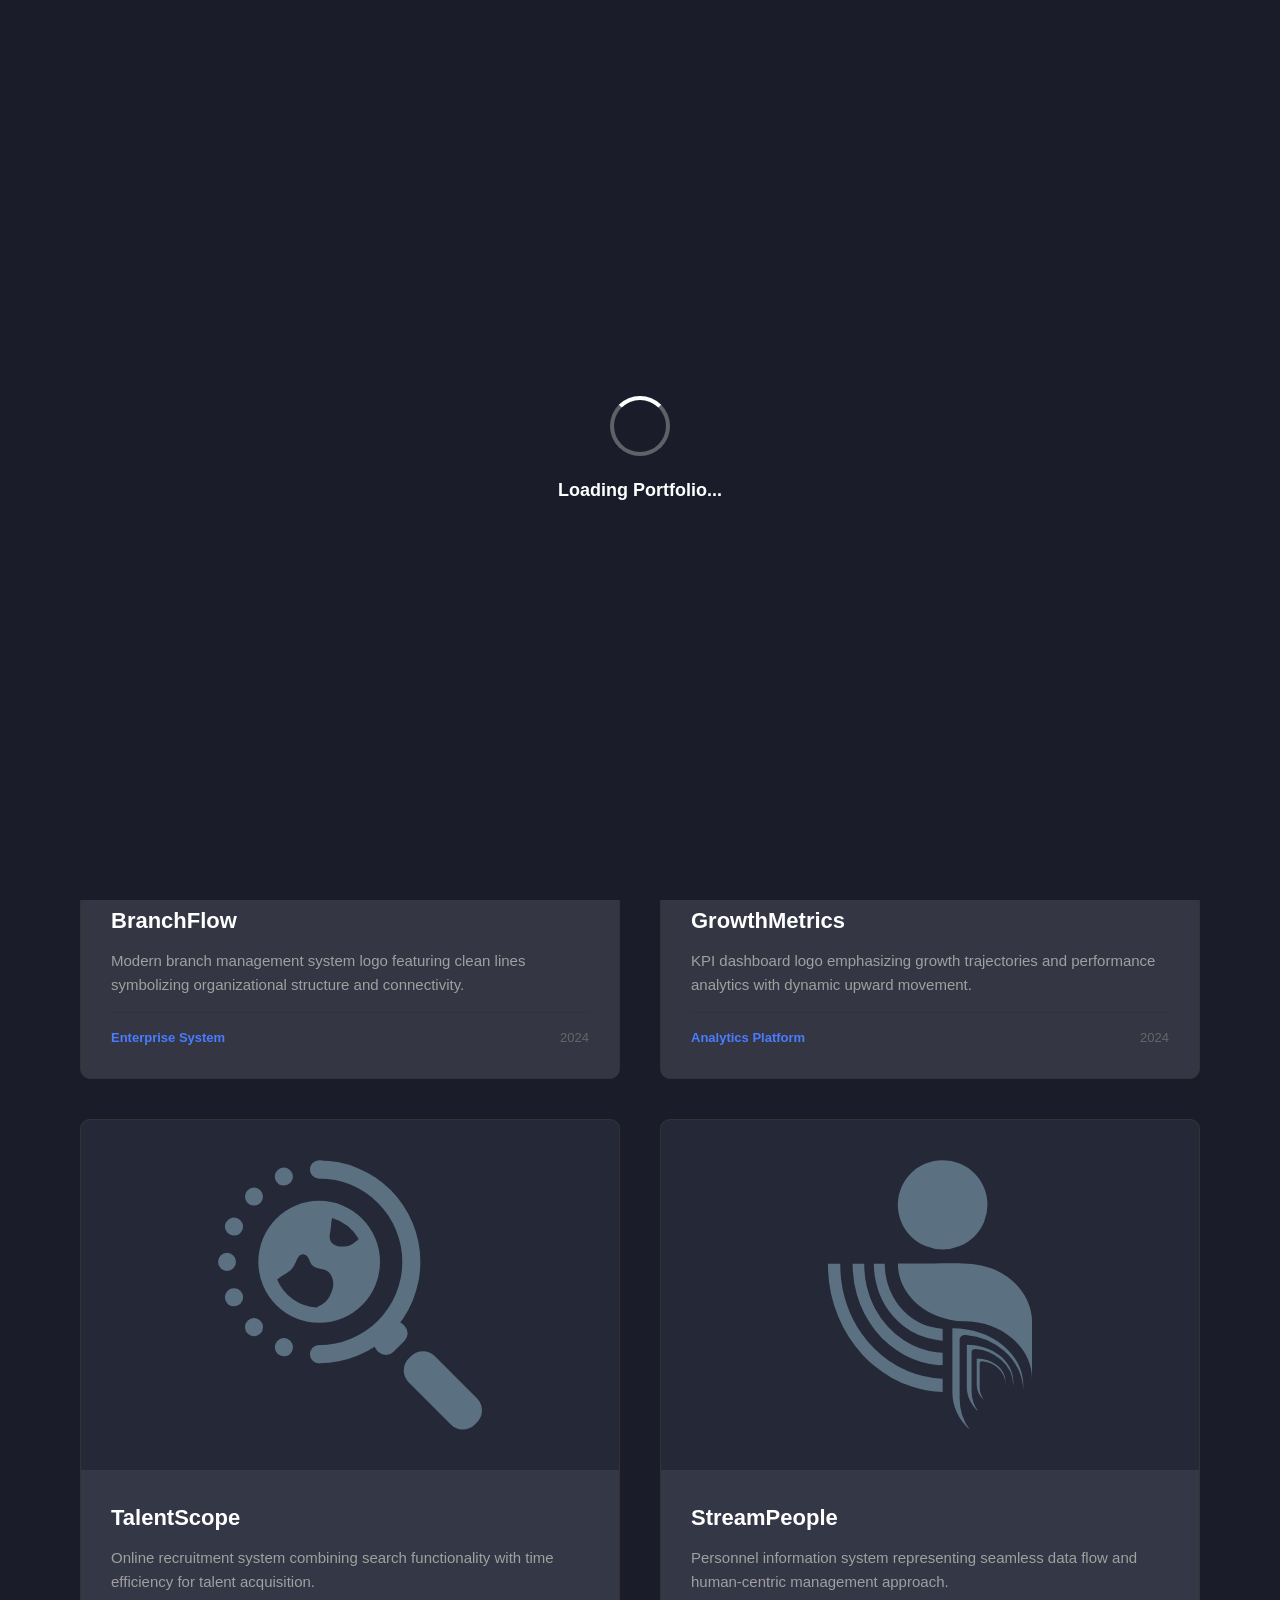
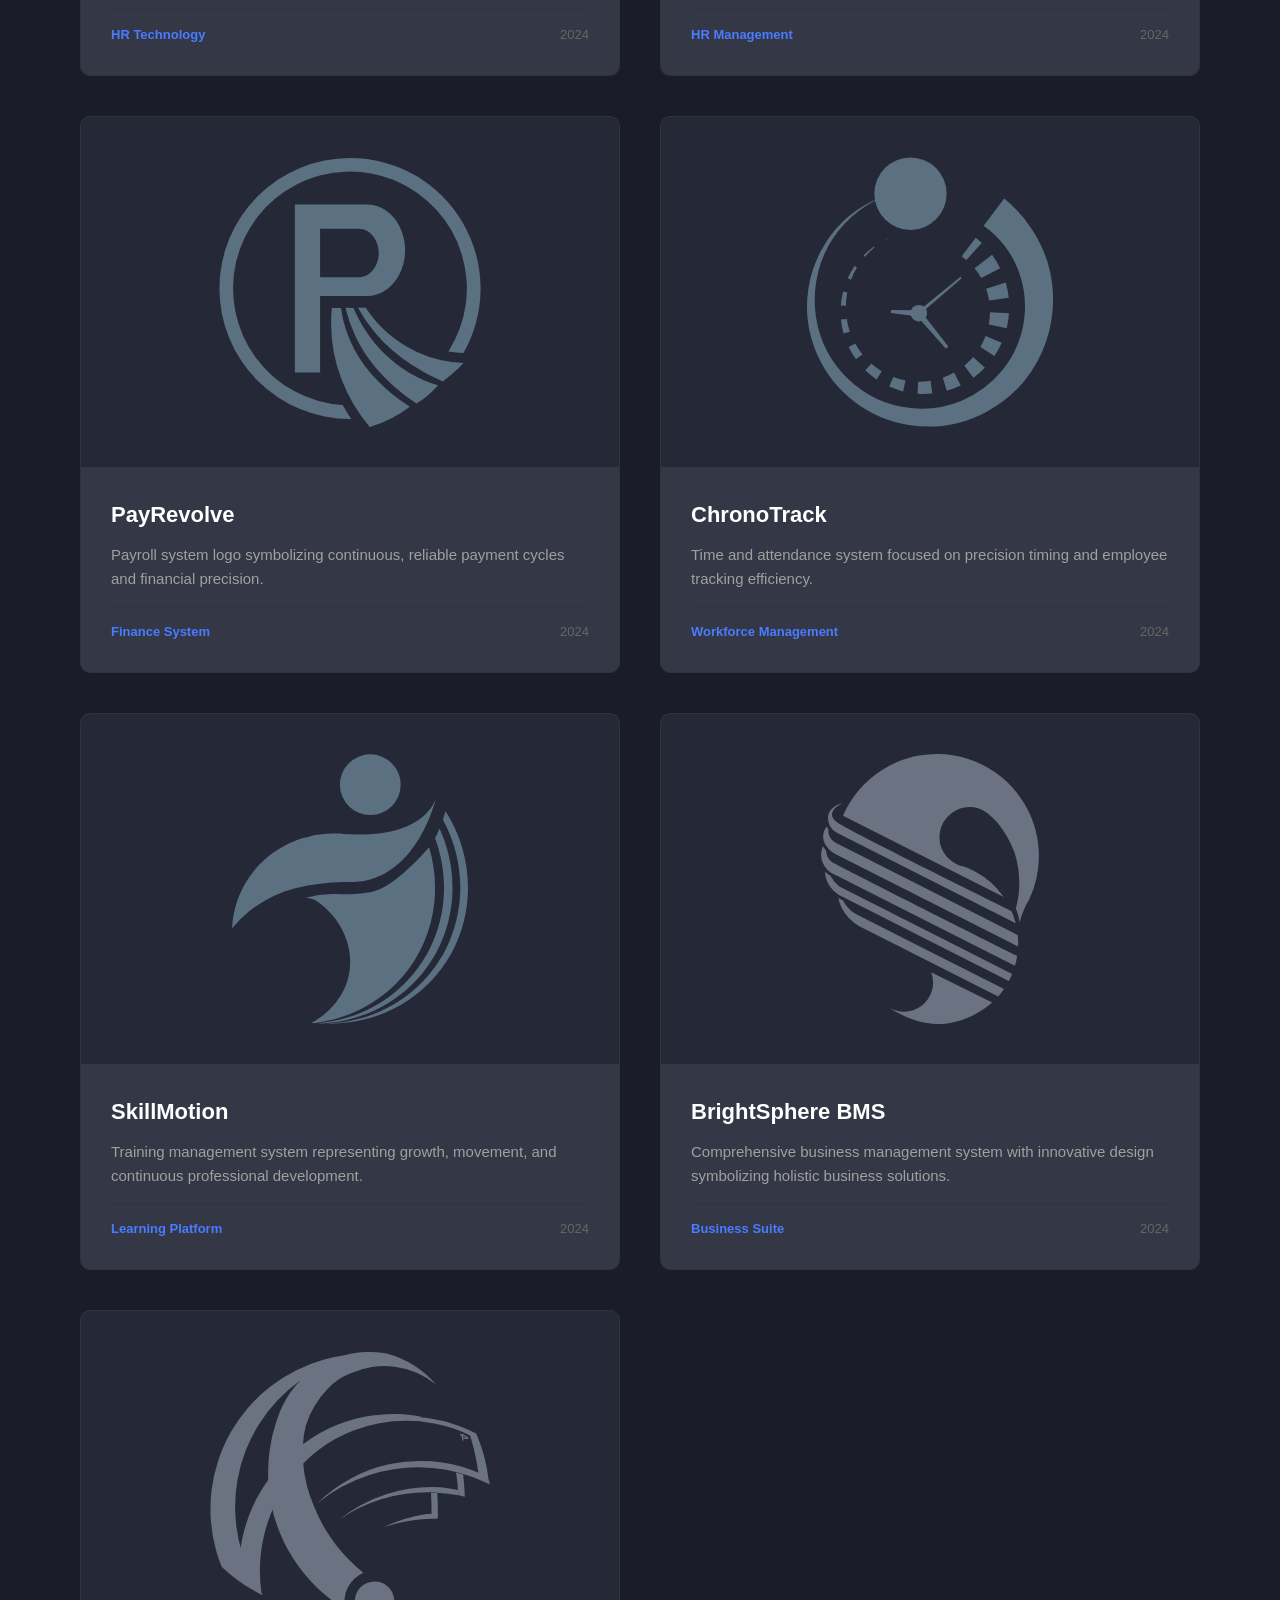
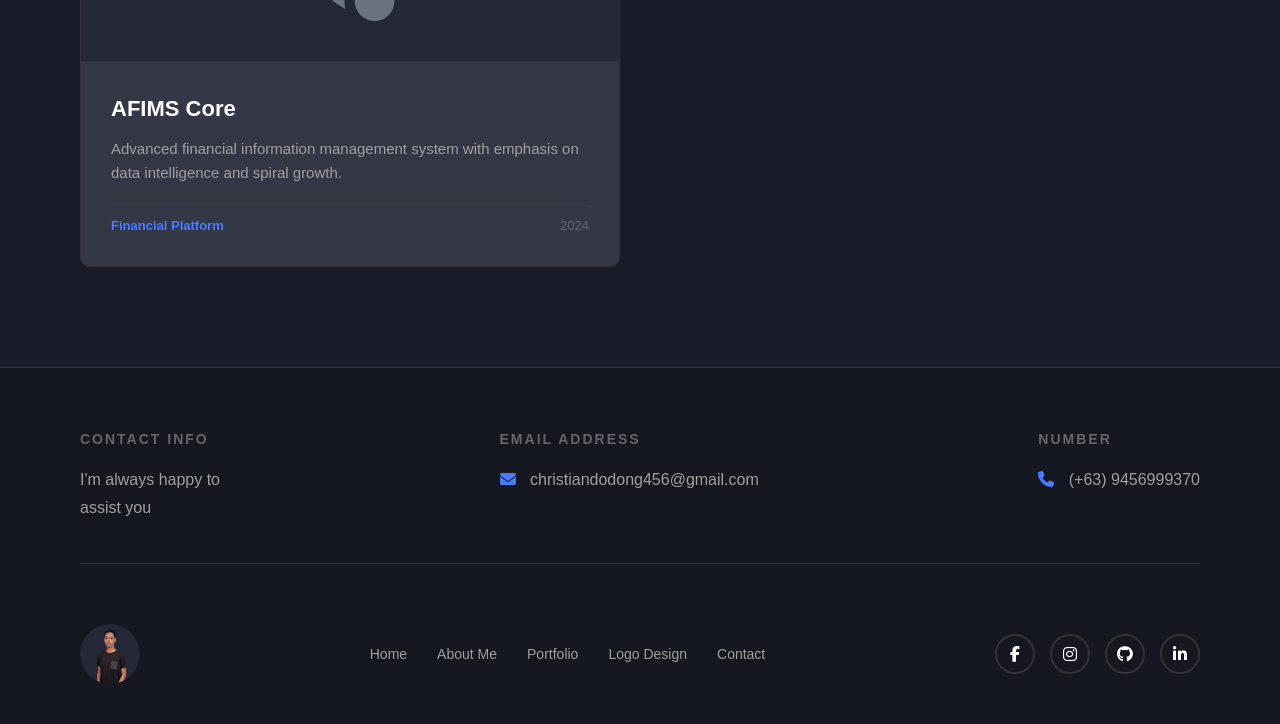
==== commit 8f289df9: "update load spinner" ====
--- a/logos.html
+++ b/logos.html
@@ -14,14 +14,13 @@
     </style>
 </head>
 <body>
-    <!-- Page Loader -->
+            <!-- Page Loader -->
     <div class="page-loader">
         <div class="loader-content">
             <div class="spinner"></div>
-            <div class="loader-text">Loading Logo Portfolio...</div>
+            <div class="loader-text">Loading Portfolio...</div>
         </div>
     </div>
-
     <!-- Navigation -->
     <nav id="navbar">
         <div class="logo">MR. DONGPHETS</div>
--- a/css/logos.css
+++ b/css/logos.css
@@ -1,53 +1,3 @@
-
-/* Page Loader */
-.page-loader {
-    position: fixed;
-    top: 0;
-    left: 0;
-    width: 100%;
-    height: 100%;
-    background: var(--bg-primary);
-    display: flex;
-    align-items: center;
-    justify-content: center;
-    z-index: 99999;
-    transition: opacity 0.5s, visibility 0.5s;
-}
-
-.page-loader.hide {
-    opacity: 0;
-    visibility: hidden;
-}
-
-.loader-content {
-    text-align: center;
-}
-
-.spinner {
-    width: 60px;
-    height: 60px;
-    border: 4px solid rgba(255, 255, 255, 0.3);
-    border-top-color: var(--accent-color);
-    border-radius: 50%;
-    animation: spin 1s linear infinite;
-    margin: 0 auto 20px;
-}
-
-@keyframes spin {
-    to { transform: rotate(360deg); }
-}
-
-.loader-text {
-    font-size: 18px;
-    font-weight: 600;
-    color: var(--text-primary);
-    animation: pulse 1.5s ease-in-out infinite;
-}
-
-@keyframes pulse {
-    0%, 100% { opacity: 1; }
-    50% { opacity: 0.5; }
-}
 
 /* Logo Page Styles */
 .logos-hero {
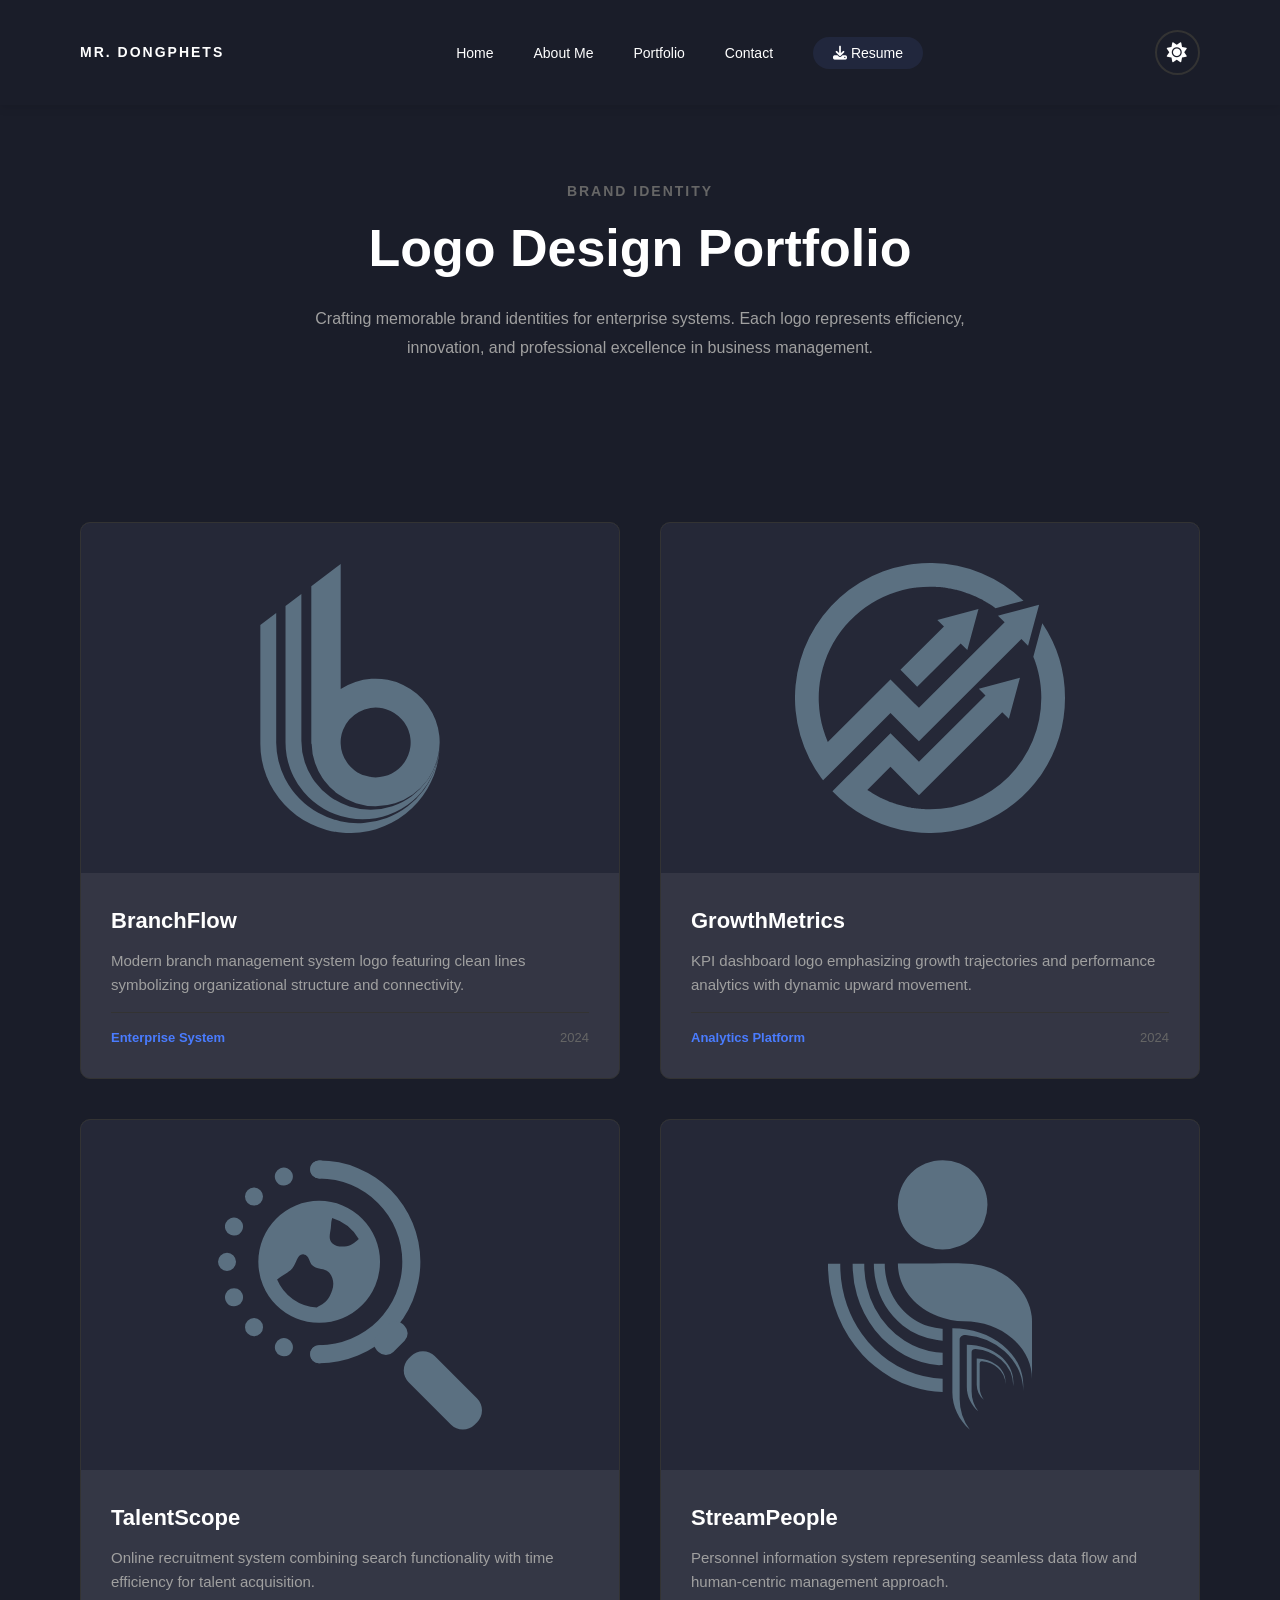
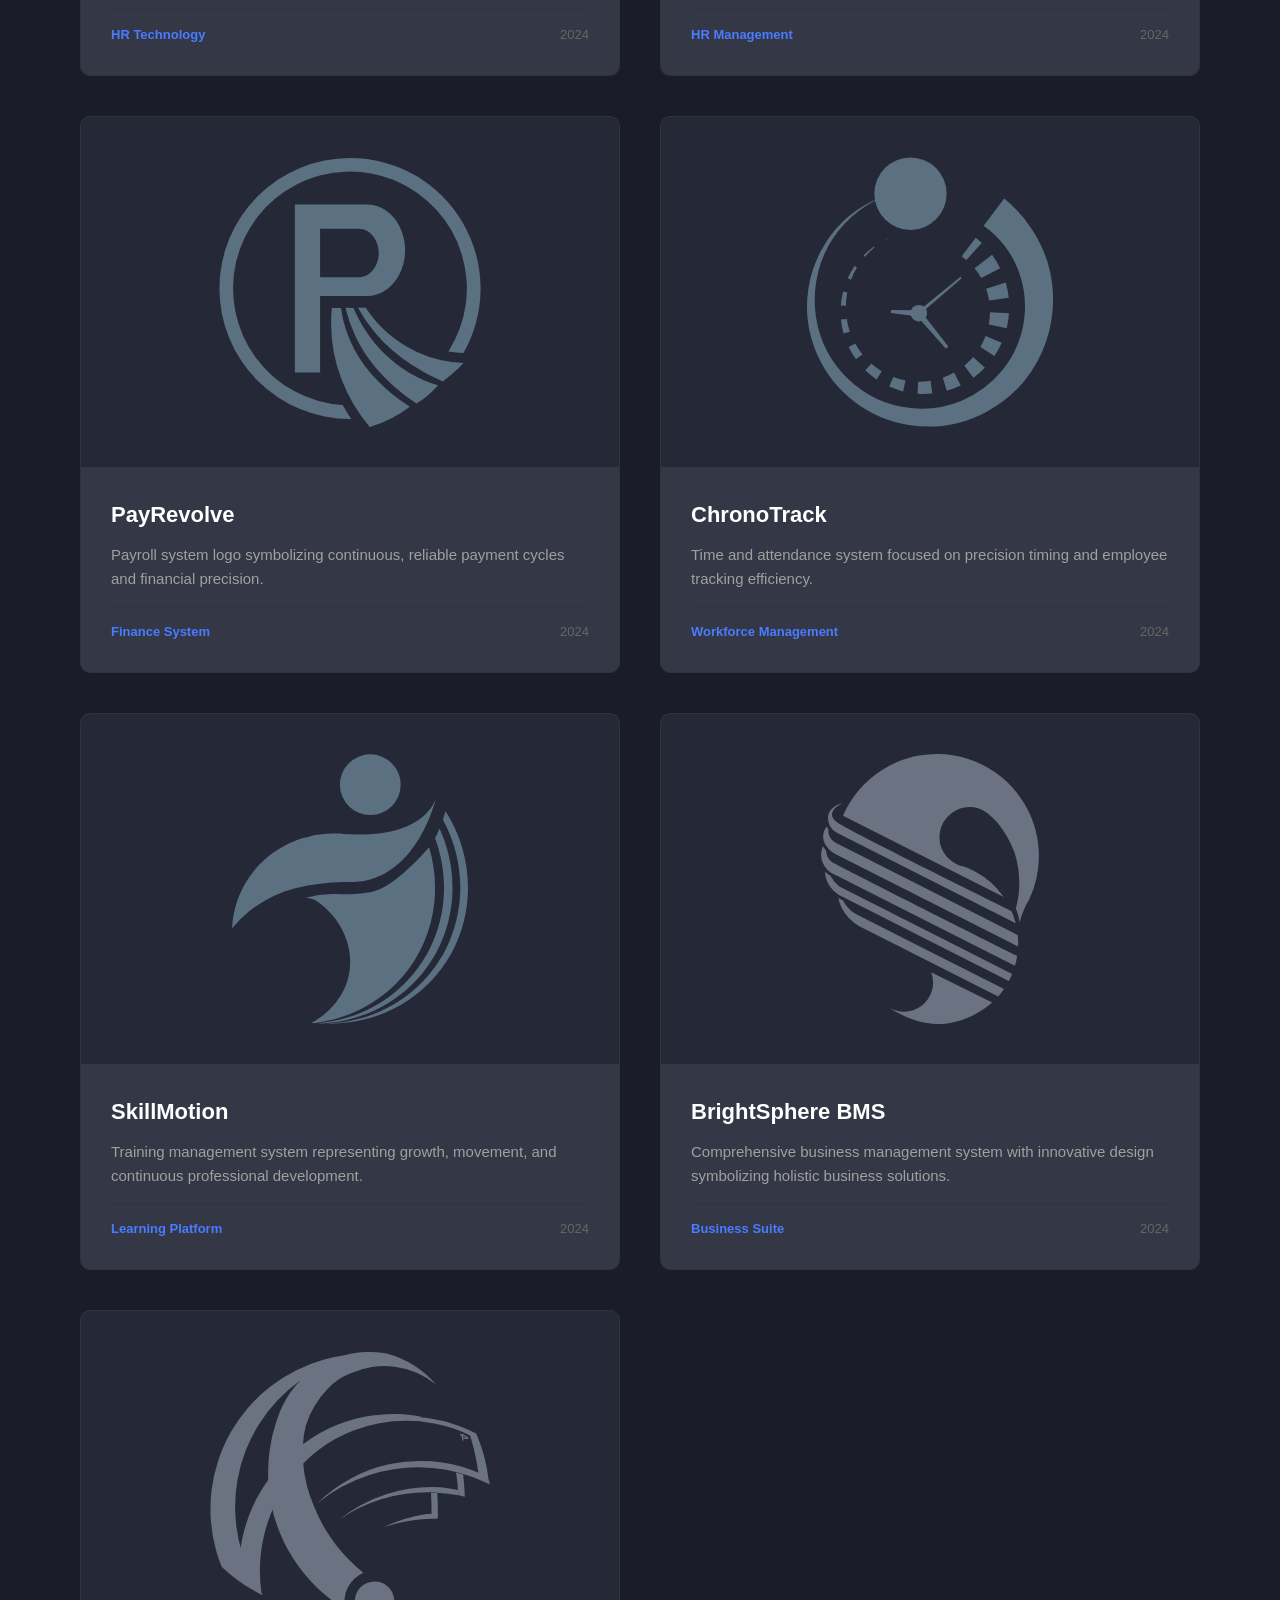
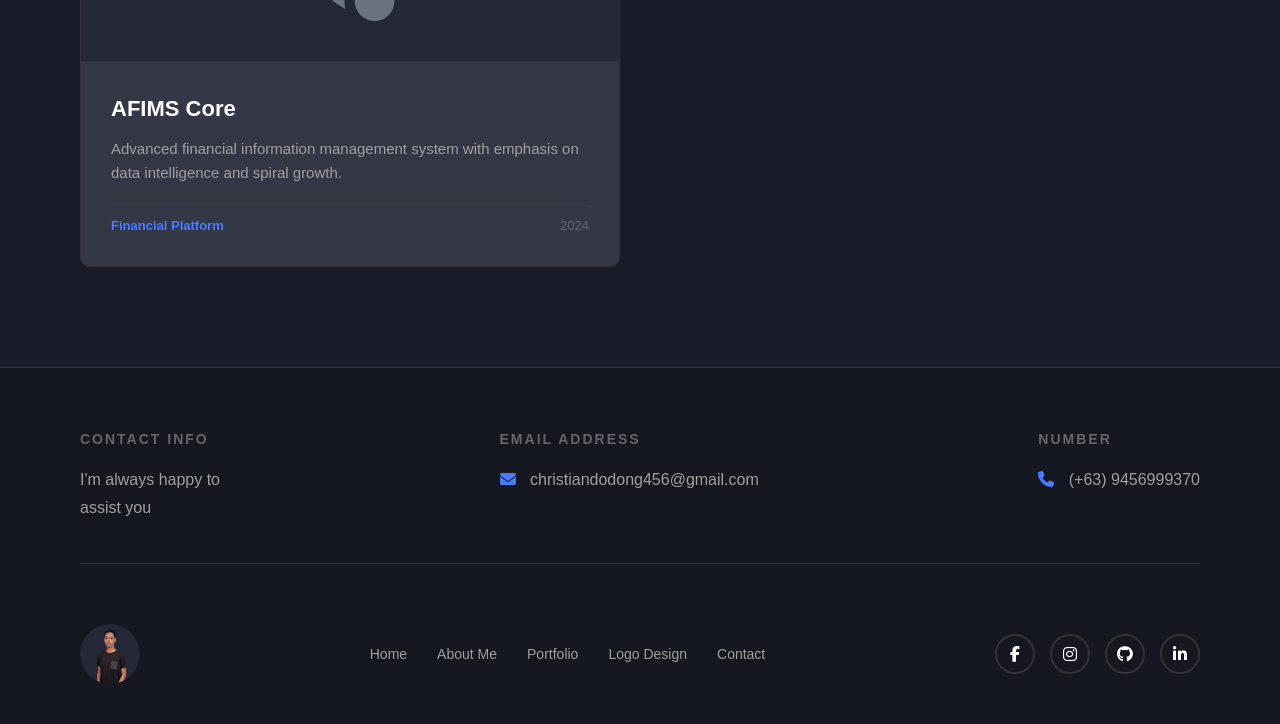
==== commit 0d720f49: "update resume" ====
--- a/logos.html
+++ b/logos.html
@@ -29,7 +29,7 @@
             <li><a href="index.html#about">About Me</a></li>
             <li><a href="projects.html">Portfolio</a></li>
             <li><a href="index.html#contact">Contact</a></li>
-            <li><a href="files/mendoza_resume2.pdf" download class="resume-nav-link">
+            <li><a href="files/mendoza_resume3.pdf" download class="resume-nav-link">
                 <i class="fas fa-download"></i> Resume
             </a></li>
         </ul>
@@ -53,7 +53,7 @@
             <li><a href="projects.html">Portfolio</a></li>
 
             <li><a href="index.html#contact">Contact</a></li>
-            <li><a href="files/mendoza_resume2.pdf" download class="resume-nav-link">
+            <li><a href="files/mendoza_resume3.pdf" download class="resume-nav-link">
                 <i class="fas fa-download"></i> Resume
             </a></li>
         </ul>
--- a/css/style.css
+++ b/css/style.css
@@ -663,6 +663,7 @@
     display: flex;
     flex-direction: column;
     gap: 15px;
+    z-index: 10;
 }
 
 .contact-social a {
@@ -1151,14 +1152,16 @@
     align-items: center;
     justify-content: center;
     z-index: 99999;
-    transition: opacity 0.5s, visibility 0.5s;
+    transition: opacity 0.5s ease, visibility 0.5s ease;
+    opacity: 1;
+    visibility: visible;
 }
 
 .page-loader.hide {
     opacity: 0;
     visibility: hidden;
-}
-
+    pointer-events: none; /* Add this */
+}
 .loader-content {
     text-align: center;
     color: white;
